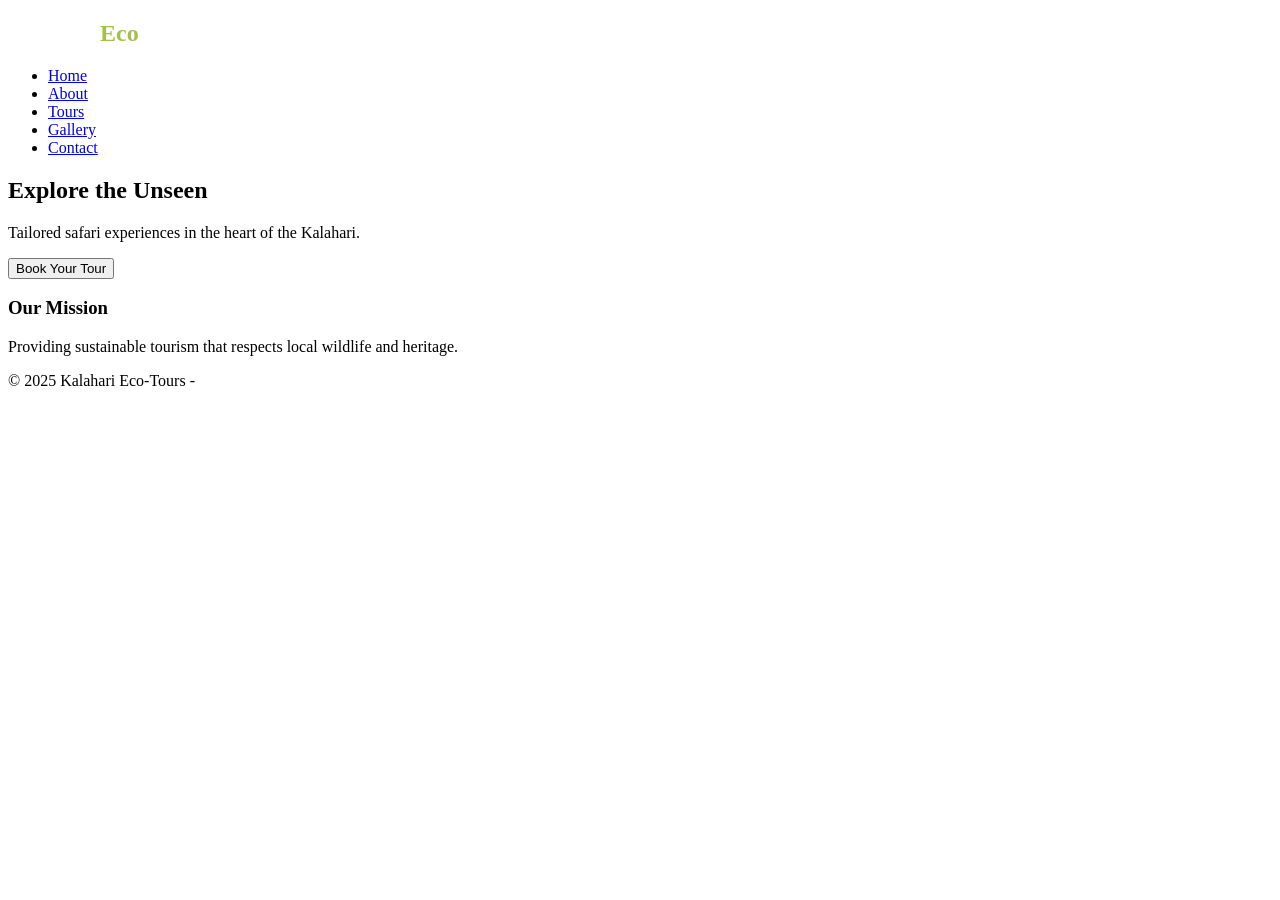
==== index.html @ 8747d3f4 "Add files via upload" ====
<!DOCTYPE html>
<html lang="en">
<head>
    <meta charset="UTF-8">
    <meta name="viewport" content="width=device-width, initial-scale=1.0">
    <title>Kalahari Eco-Tours | Home</title>
    <link rel="stylesheet" href="style.css">
</head>
<body>

    <header>
        <nav>
            <div class="logo">
                <h1 style="color: white; font-size: 24px;">Kalahari<span style="color: #a3c14a;">Eco</span></h1>
            </div>
            <ul>
                <li><a href="index.html">Home</a></li>
                <li><a href="about.html">About</a></li>
                <li><a href="tours.html">Tours</a></li>
                <li><a href="gallery.html">Gallery</a></li>
                <li><a href="contact.html">Contact</a></li>
            </ul>
        </nav>
    </header>

    <main>
        <section class="hero">
            <div class="hero-text">
                <h2>Explore the Unseen</h2>
                <p>Tailored safari experiences in the heart of the Kalahari.</p>
                <button type="button">Book Your Tour</button>
            </div>
        </section>

        <section class="intro-content">
            <h3>Our Mission</h3>
            <p>Providing sustainable tourism that respects local wildlife and heritage.</p>
        </section>
    </main>

    <footer>
        <p>&copy; 2025 Kalahari Eco-Tours - </p>
    </footer>

</body>
</html>
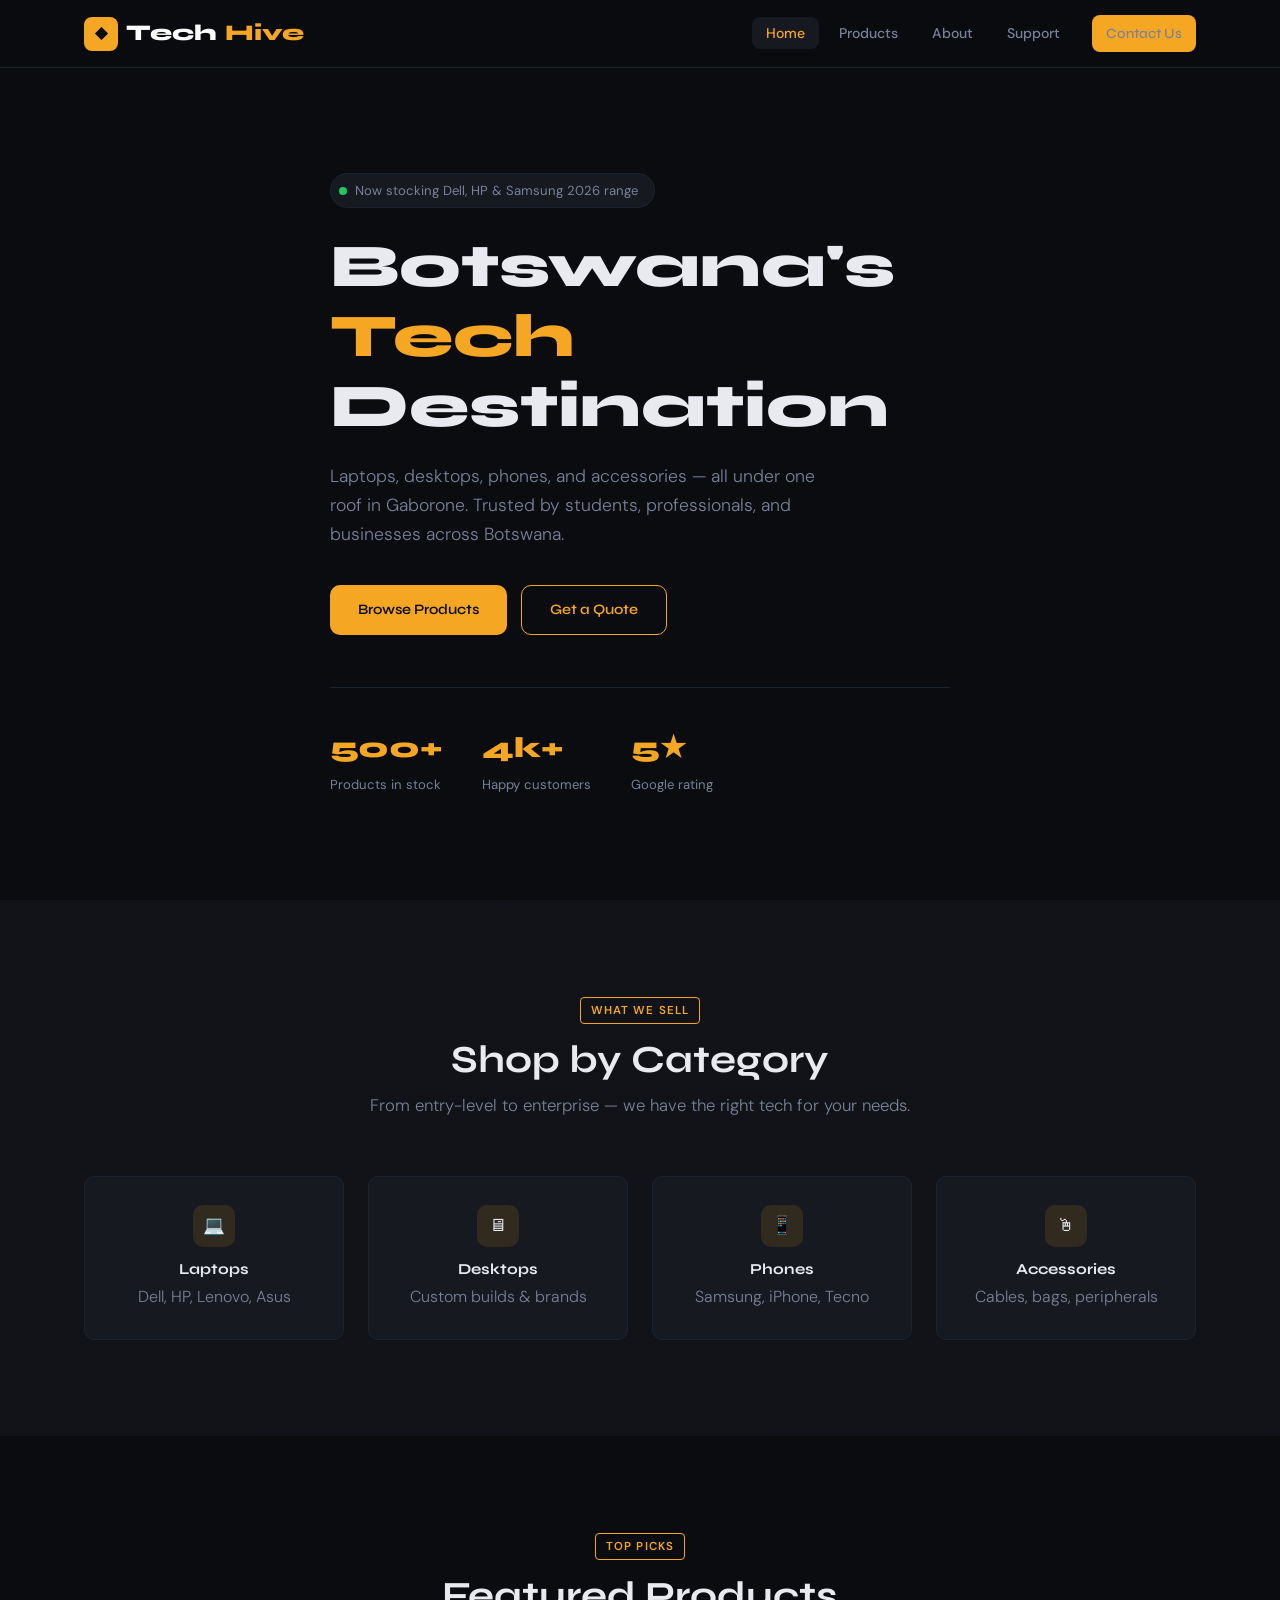
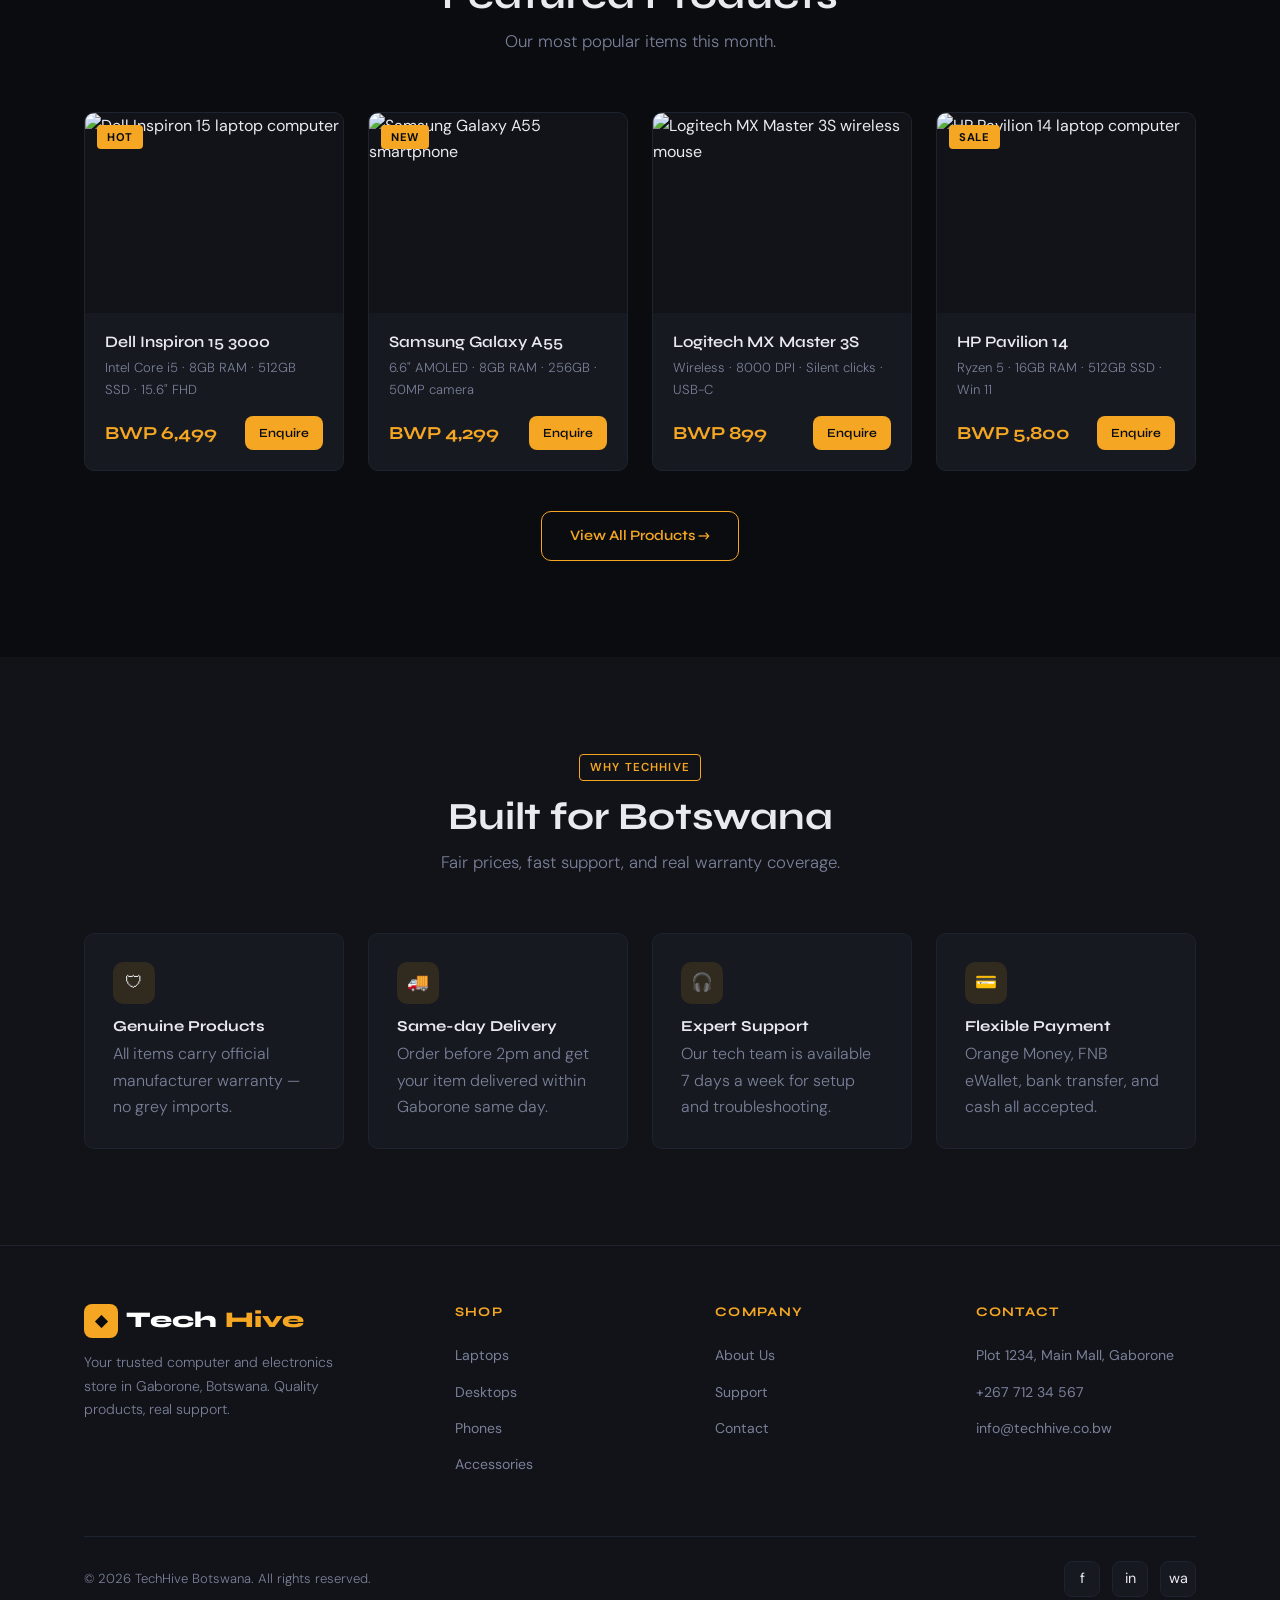
==== commit 91107ede: "Add files via upload" ====
--- a/index.html
+++ b/index.html
@@ -1,46 +1,562 @@
-<!DOCTYPE html>
-<html lang="en">
-<head>
-    <meta charset="UTF-8">
-    <meta name="viewport" content="width=device-width, initial-scale=1.0">
-    <title>Kalahari Eco-Tours | Home</title>
-    <link rel="stylesheet" href="style.css">
-</head>
-<body>
-
-    <header>
-        <nav>
-            <div class="logo">
-                <h1 style="color: white; font-size: 24px;">Kalahari<span style="color: #a3c14a;">Eco</span></h1>
-            </div>
-            <ul>
-                <li><a href="index.html">Home</a></li>
-                <li><a href="about.html">About</a></li>
-                <li><a href="tours.html">Tours</a></li>
-                <li><a href="gallery.html">Gallery</a></li>
-                <li><a href="contact.html">Contact</a></li>
-            </ul>
-        </nav>
-    </header>
-
-    <main>
-        <section class="hero">
-            <div class="hero-text">
-                <h2>Explore the Unseen</h2>
-                <p>Tailored safari experiences in the heart of the Kalahari.</p>
-                <button type="button">Book Your Tour</button>
-            </div>
-        </section>
-
-        <section class="intro-content">
-            <h3>Our Mission</h3>
-            <p>Providing sustainable tourism that respects local wildlife and heritage.</p>
-        </section>
-    </main>
-
-    <footer>
-        <p>&copy; 2025 Kalahari Eco-Tours - </p>
-    </footer>
-
-</body>
+<!DOCTYPE html>
+<html lang="en">
+<head>
+  <meta charset="UTF-8" />
+  <meta name="viewport" content="width=device-width, initial-scale=1.0" />
+  <title>TechHive Botswana — TechHive Botswana</title>
+  <meta name="description" content="Botswana's tech destination — computers, phones and accessories." />
+  
+  <link rel="stylesheet" href="https://fonts.googleapis.com/css2?family=Syne:wght@400;600;700;800&family=DM+Sans:wght@300;400;500;600&display=swap" />
+  <style>
+/* ============================================================
+   TechHive Botswana — styles.css
+   Pure CSS — no JavaScript dependencies
+   Fonts: Syne (display) + DM Sans (body)
+   ============================================================ */
+
+/* fonts loaded via <link> tag */
+
+:root {
+  --bg:        #0a0c10;
+  --surface:   #111318;
+  --card:      #16191f;
+  --border:    #1e2330;
+  --accent:    #f5a623;
+  --text:      #e8eaf0;
+  --muted:     #7a8099;
+  --white:     #ffffff;
+  --nav-h:     68px;
+  --radius:    10px;
+  --transition: 0.25s ease;
+}
+
+*, *::before, *::after { box-sizing: border-box; margin: 0; padding: 0; }
+html { scroll-behavior: smooth; }
+body { font-family: 'DM Sans', sans-serif; background: var(--bg); color: var(--text); font-size: 16px; line-height: 1.65; }
+img { max-width: 100%; display: block; }
+a { color: inherit; text-decoration: none; }
+ul { list-style: none; }
+
+h1, h2, h3, h4 { font-family: 'Syne', sans-serif; line-height: 1.15; }
+h1 { font-size: clamp(2.2rem, 5vw, 3.8rem); font-weight: 800; }
+h2 { font-size: clamp(1.6rem, 3vw, 2.4rem); font-weight: 700; }
+h3 { font-size: 1.25rem; font-weight: 600; }
+p  { color: var(--muted); font-weight: 300; }
+
+.container { max-width: 1160px; margin: 0 auto; padding: 0 24px; }
+
+.tag {
+  display: inline-block; font-size: 0.72rem; font-weight: 600;
+  letter-spacing: 0.1em; text-transform: uppercase;
+  color: var(--accent); border: 1px solid var(--accent);
+  border-radius: 4px; padding: 3px 10px; margin-bottom: 14px;
+}
+
+.btn {
+  display: inline-flex; align-items: center; gap: 8px;
+  padding: 12px 28px; border-radius: var(--radius);
+  font-family: 'Syne', sans-serif; font-size: 0.9rem; font-weight: 600;
+  cursor: pointer; transition: var(--transition); border: none;
+}
+.btn-primary { background: var(--accent); color: #0a0c10; }
+.btn-primary:hover { background: #ffc14a; transform: translateY(-2px); }
+.btn-outline { background: transparent; color: var(--accent); border: 1.5px solid var(--accent); }
+.btn-outline:hover { background: var(--accent); color: #0a0c10; transform: translateY(-2px); }
+
+.section-title { text-align: center; margin-bottom: 56px; }
+.section-title p { margin-top: 10px; font-size: 1.05rem; }
+
+/* ══ NAVBAR — CSS-only mobile via checkbox hack ══════════════════════ */
+#nav-toggle { display: none; }
+
+.navbar {
+  position: fixed; top: 0; left: 0; right: 0;
+  height: var(--nav-h);
+  background: rgba(10,12,16,0.95);
+  backdrop-filter: blur(14px);
+  border-bottom: 1px solid var(--border);
+  z-index: 1000;
+}
+.navbar .container {
+  height: 100%; display: flex;
+  align-items: center; justify-content: space-between;
+}
+.nav-logo {
+  font-family: 'Syne', sans-serif; font-weight: 800;
+  font-size: 1.4rem; color: var(--white);
+  display: flex; align-items: center; gap: 8px; z-index: 1001;
+}
+.nav-logo span { color: var(--accent); }
+.logo-icon {
+  width: 34px; height: 34px; background: var(--accent);
+  border-radius: 8px; display: flex; align-items: center;
+  justify-content: center; color: #0a0c10; font-size: 1rem;
+}
+.nav-links { display: flex; align-items: center; gap: 6px; }
+.nav-links a {
+  font-size: 0.88rem; font-weight: 500; color: var(--muted);
+  padding: 7px 14px; border-radius: 8px; transition: var(--transition);
+}
+.nav-links a:hover, .nav-links a.active { color: var(--white); background: var(--card); }
+.nav-links a.active { color: var(--accent); }
+.nav-cta { margin-left: 12px; }
+
+.hamburger-label {
+  display: none; flex-direction: column; gap: 5px;
+  cursor: pointer; padding: 6px; z-index: 1001;
+}
+.hamburger-label span {
+  display: block; width: 24px; height: 2px;
+  background: var(--text); border-radius: 2px; transition: var(--transition);
+}
+#nav-toggle:checked ~ .navbar .hamburger-label span:nth-child(1) { transform: translateY(7px) rotate(45deg); }
+#nav-toggle:checked ~ .navbar .hamburger-label span:nth-child(2) { opacity: 0; }
+#nav-toggle:checked ~ .navbar .hamburger-label span:nth-child(3) { transform: translateY(-7px) rotate(-45deg); }
+#nav-toggle:checked ~ .navbar .nav-links { display: flex; }
+
+.page-body { padding-top: var(--nav-h); }
+
+/* ══ HERO ══════════════════════════════════════════════════════════════ */
+.hero {
+  min-height: calc(100vh - var(--nav-h));
+  display: flex; align-items: center;
+  background:
+    linear-gradient(to right, rgba(10,12,16,0.96) 38%, rgba(10,12,16,0.55) 100%),
+    url('images/hero-bg.jpg') center / cover no-repeat;
+}
+.hero-content { max-width: 620px; }
+.hero-content h1 { margin-bottom: 20px; }
+.hero-content h1 em { font-style: normal; color: var(--accent); }
+.hero-content p { font-size: 1.1rem; margin-bottom: 36px; max-width: 500px; }
+.hero-actions { display: flex; gap: 14px; flex-wrap: wrap; }
+
+.hero-badge {
+  display: inline-flex; align-items: center; gap: 8px;
+  background: var(--card); border: 1px solid var(--border);
+  border-radius: 100px; padding: 6px 16px 6px 8px;
+  font-size: 0.82rem; color: var(--muted); margin-bottom: 24px;
+}
+.hero-badge .dot {
+  width: 8px; height: 8px; background: #22c55e;
+  border-radius: 50%; animation: pulse 2s infinite;
+}
+@keyframes pulse {
+  0%, 100% { opacity: 1; transform: scale(1); }
+  50% { opacity: 0.5; transform: scale(1.4); }
+}
+.hero-stats {
+  display: flex; gap: 40px;
+  margin-top: 52px; padding-top: 36px;
+  border-top: 1px solid var(--border);
+}
+.stat-item .num { font-family: 'Syne', sans-serif; font-size: 1.8rem; font-weight: 800; color: var(--accent); }
+.stat-item .label { font-size: 0.82rem; color: var(--muted); margin-top: 2px; }
+
+/* ══ SECTIONS ══════════════════════════════════════════════════════════ */
+.section { padding: 96px 0; }
+.section-alt {
+  background:
+    linear-gradient(rgba(17,19,24,0.94), rgba(17,19,24,0.94)),
+    url('images/section-alt-bg.jpg') center / cover no-repeat;
+}
+.page-hero {
+  padding: 72px 0 56px; text-align: center;
+  background:
+    linear-gradient(rgba(10,12,16,0.88), rgba(10,12,16,0.88)),
+    url('images/page-hero-bg.jpg') center / cover no-repeat;
+  border-bottom: 1px solid var(--border);
+}
+.page-hero h1 { font-size: clamp(1.8rem, 4vw, 3rem); }
+.page-hero p { max-width: 540px; margin: 12px auto 0; font-size: 1rem; }
+
+/* ══ PRODUCT CARDS ══════════════════════════════════════════════════════ */
+.products-grid { display: grid; grid-template-columns: repeat(auto-fill, minmax(260px, 1fr)); gap: 24px; }
+.product-card {
+  background: var(--card); border: 1px solid var(--border);
+  border-radius: var(--radius); overflow: hidden;
+  transition: var(--transition); position: relative;
+}
+.product-card:hover { border-color: var(--accent); transform: translateY(-4px); box-shadow: 0 12px 40px rgba(245,166,35,0.12); }
+.product-card .badge {
+  position: absolute; top: 12px; left: 12px; z-index: 1;
+  background: var(--accent); color: #0a0c10;
+  font-size: 0.7rem; font-weight: 700; padding: 3px 10px;
+  border-radius: 4px; text-transform: uppercase; letter-spacing: 0.06em;
+}
+.product-img { height: 200px; overflow: hidden; background: var(--surface); }
+.product-img img { width: 100%; height: 100%; object-fit: cover; transition: transform 0.4s ease; }
+.product-card:hover .product-img img { transform: scale(1.05); }
+.product-info { padding: 20px; }
+.product-info h3 { font-size: 1rem; color: var(--text); margin-bottom: 6px; }
+.product-info .specs { font-size: 0.82rem; color: var(--muted); margin-bottom: 14px; line-height: 1.7; }
+.price-row { display: flex; align-items: center; justify-content: space-between; }
+.price { font-family: 'Syne', sans-serif; font-weight: 700; color: var(--accent); font-size: 1.15rem; }
+.enquire-btn {
+  font-size: 0.78rem; font-weight: 600; font-family: 'Syne', sans-serif;
+  color: #0a0c10; background: var(--accent); border: none;
+  border-radius: 8px; padding: 7px 14px; cursor: pointer;
+  transition: var(--transition); text-decoration: none; display: inline-block;
+}
+.enquire-btn:hover { background: #ffc14a; }
+
+.cat-filters { display: flex; flex-wrap: wrap; gap: 10px; margin-bottom: 40px; }
+.cat-filters a {
+  padding: 8px 20px; border-radius: 100px;
+  border: 1.5px solid var(--border); color: var(--muted);
+  font-size: 0.88rem; font-weight: 500; transition: var(--transition);
+}
+.cat-filters a:hover, .cat-filters a.active {
+  border-color: var(--accent); color: var(--accent);
+  background: rgba(245,166,35,0.08);
+}
+
+/* ══ ABOUT ══════════════════════════════════════════════════════════════ */
+.about-grid { display: grid; grid-template-columns: 1fr 1fr; gap: 64px; align-items: center; }
+.about-visual { background: var(--card); border: 1px solid var(--border); border-radius: var(--radius); overflow: hidden; }
+.about-visual img { width: 100%; height: 260px; object-fit: cover; }
+.about-stats { display: flex; gap: 32px; padding: 24px; border-top: 1px solid var(--border); justify-content: center; }
+.about-stat .num { font-family: 'Syne', sans-serif; font-size: 1.8rem; font-weight: 800; color: var(--accent); text-align: center; }
+.about-stat .lbl { font-size: 0.8rem; color: var(--muted); text-align: center; }
+
+.values-grid, .why-grid { display: grid; grid-template-columns: repeat(auto-fill, minmax(240px, 1fr)); gap: 24px; }
+.value-card, .why-card {
+  background: var(--card); border: 1px solid var(--border);
+  border-radius: var(--radius); padding: 28px; transition: var(--transition);
+}
+.value-card:hover, .why-card:hover { border-color: var(--accent); transform: translateY(-3px); }
+.value-card .icon, .why-card .icon {
+  width: 42px; height: 42px; background: rgba(245,166,35,0.12);
+  border-radius: 10px; display: flex; align-items: center;
+  justify-content: center; font-size: 1.1rem; margin-bottom: 14px;
+}
+.value-card h4, .why-card h4 { font-size: 0.95rem; margin-bottom: 6px; }
+
+.team-grid { display: grid; grid-template-columns: repeat(auto-fill, minmax(180px, 1fr)); gap: 20px; }
+.team-card {
+  background: var(--card); border: 1px solid var(--border);
+  border-radius: var(--radius); padding: 28px 20px;
+  text-align: center; transition: var(--transition);
+}
+.team-card:hover { border-color: var(--accent); transform: translateY(-3px); }
+.team-avatar {
+  width: 64px; height: 64px; border-radius: 50%;
+  background: var(--surface); display: flex; align-items: center;
+  justify-content: center; font-size: 1.8rem;
+  margin: 0 auto 14px; border: 2px solid var(--border);
+}
+.team-card h4 { font-size: 0.95rem; margin-bottom: 4px; }
+
+/* ══ SUPPORT — details/summary FAQ (pure HTML, no JS) ═══════════════ */
+.support-cards { display: grid; grid-template-columns: repeat(auto-fill, minmax(240px, 1fr)); gap: 20px; margin-bottom: 64px; }
+.support-card {
+  background: var(--card); border: 1px solid var(--border);
+  border-radius: var(--radius); padding: 28px; transition: var(--transition);
+}
+.support-card:hover { border-color: var(--accent); transform: translateY(-3px); }
+.support-card .icon { font-size: 2rem; margin-bottom: 14px; }
+.support-card h3 { font-size: 1rem; margin-bottom: 8px; }
+
+.faq-list { max-width: 760px; margin: 0 auto; display: flex; flex-direction: column; gap: 12px; }
+details.faq-item {
+  background: var(--card); border: 1px solid var(--border);
+  border-radius: var(--radius); overflow: hidden;
+}
+details.faq-item[open] { border-color: var(--accent); }
+details.faq-item summary {
+  display: flex; align-items: center; justify-content: space-between;
+  padding: 20px 24px; font-size: 0.95rem; font-weight: 500;
+  color: var(--text); cursor: pointer; list-style: none;
+  gap: 16px; transition: color var(--transition);
+}
+details.faq-item summary::-webkit-details-marker { display: none; }
+details.faq-item summary:hover { color: var(--accent); }
+details.faq-item summary::after { content: '+'; font-size: 1.3rem; color: var(--accent); flex-shrink: 0; transition: transform var(--transition); }
+details.faq-item[open] summary::after { transform: rotate(45deg); }
+.faq-answer { padding: 0 24px 20px; font-size: 0.9rem; color: var(--muted); line-height: 1.7; }
+
+/* ══ CONTACT ════════════════════════════════════════════════════════════ */
+.contact-grid { display: grid; grid-template-columns: 1fr 1.5fr; gap: 56px; align-items: start; }
+.contact-info { display: flex; flex-direction: column; gap: 24px; }
+.contact-detail { display: flex; gap: 16px; align-items: flex-start; }
+.contact-detail .icon {
+  width: 46px; height: 46px; min-width: 46px;
+  background: rgba(245,166,35,0.1); border-radius: 10px;
+  display: flex; align-items: center; justify-content: center; font-size: 1.2rem;
+}
+.contact-detail h4 { font-size: 0.9rem; margin-bottom: 3px; }
+.contact-detail p { font-size: 0.85rem; }
+
+.contact-form-box {
+  background: var(--card); border: 1px solid var(--border);
+  border-radius: var(--radius); padding: 40px;
+}
+.contact-form-box h3 { margin-bottom: 28px; font-size: 1.3rem; }
+.form-group { margin-bottom: 20px; }
+.form-row { display: grid; grid-template-columns: 1fr 1fr; gap: 16px; }
+.form-group label {
+  display: block; font-size: 0.82rem; font-weight: 500;
+  color: var(--muted); margin-bottom: 8px;
+  letter-spacing: 0.04em; text-transform: uppercase;
+}
+.form-group input,
+.form-group select,
+.form-group textarea {
+  width: 100%; background: var(--surface);
+  border: 1.5px solid var(--border); border-radius: 8px;
+  padding: 12px 16px; color: var(--text);
+  font-family: 'DM Sans', sans-serif; font-size: 0.92rem;
+  transition: border-color var(--transition); outline: none;
+}
+.form-group input:focus,
+.form-group select:focus,
+.form-group textarea:focus { border-color: var(--accent); box-shadow: 0 0 0 3px rgba(245,166,35,0.1); }
+.form-group input:invalid:not(:placeholder-shown) { border-color: #ef4444; }
+.form-group select option { background: var(--surface); }
+.form-group textarea { resize: vertical; min-height: 120px; }
+.form-group input::placeholder, .form-group textarea::placeholder { color: #3a3f50; }
+.consent-row { display: flex; align-items: flex-start; gap: 10px; margin-bottom: 24px; }
+.consent-row input[type="checkbox"] { width: auto; margin-top: 3px; accent-color: var(--accent); }
+.consent-row label { text-transform: none; letter-spacing: 0; font-size: 0.83rem; color: var(--muted); font-weight: 400; }
+.map-placeholder {
+  background: var(--card); border: 1px solid var(--border);
+  border-radius: var(--radius); height: 280px;
+  display: flex; flex-direction: column;
+  align-items: center; justify-content: center; gap: 12px;
+}
+
+/* ══ FOOTER ═════════════════════════════════════════════════════════════ */
+.footer { background: var(--surface); border-top: 1px solid var(--border); padding: 56px 0 28px; }
+.footer-grid { display: grid; grid-template-columns: 1.5fr 1fr 1fr 1fr; gap: 40px; margin-bottom: 48px; }
+.footer-brand p { font-size: 0.88rem; margin-top: 12px; max-width: 260px; }
+.footer-col h5 {
+  font-family: 'Syne', sans-serif; font-size: 0.82rem; font-weight: 700;
+  letter-spacing: 0.1em; text-transform: uppercase;
+  color: var(--accent); margin-bottom: 18px;
+}
+.footer-col ul li { margin-bottom: 10px; }
+.footer-col ul li a { font-size: 0.88rem; color: var(--muted); transition: color var(--transition); }
+.footer-col ul li a:hover { color: var(--text); }
+.footer-bottom {
+  border-top: 1px solid var(--border); padding-top: 24px;
+  display: flex; justify-content: space-between;
+  align-items: center; flex-wrap: wrap; gap: 12px;
+}
+.footer-bottom p { font-size: 0.82rem; color: var(--muted); }
+.social-links { display: flex; gap: 12px; }
+.social-links a {
+  width: 36px; height: 36px; background: var(--card);
+  border: 1px solid var(--border); border-radius: 8px;
+  display: flex; align-items: center; justify-content: center;
+  font-size: 0.9rem; transition: var(--transition);
+}
+.social-links a:hover { border-color: var(--accent); color: var(--accent); }
+
+/* ══ RESPONSIVE ═════════════════════════════════════════════════════════ */
+@media (max-width: 900px) {
+  .about-grid, .contact-grid { grid-template-columns: 1fr; gap: 40px; }
+  .footer-grid { grid-template-columns: 1fr 1fr; }
+  .hero-stats { gap: 24px; }
+}
+@media (max-width: 680px) {
+  .nav-links {
+    display: none; flex-direction: column;
+    position: fixed; top: var(--nav-h); left: 0; right: 0;
+    background: var(--surface); border-bottom: 1px solid var(--border);
+    padding: 20px 24px; gap: 4px; z-index: 999;
+  }
+  .hamburger-label { display: flex; }
+  .footer-grid { grid-template-columns: 1fr; }
+  .form-row { grid-template-columns: 1fr; }
+  .hero-stats { flex-wrap: wrap; gap: 20px; }
+  .hero-actions { flex-direction: column; }
+  .products-grid { grid-template-columns: 1fr 1fr; }
+}
+@media (max-width: 480px) {
+  .products-grid { grid-template-columns: 1fr; }
+}
+
+</style>
+</head>
+<body class="page-body">
+  <!-- checkbox for CSS-only mobile nav -->
+  <input type="checkbox" id="nav-toggle" />
+  <nav class="navbar">
+    <div class="container">
+      <a href="index.html" class="nav-logo">
+        <div class="logo-icon">&#9670;</div>
+        Tech<span>Hive</span>
+      </a>
+      <ul class="nav-links">
+        <li><a href="index.html" class="active">Home</a></li>
+        <li><a href="products.html">Products</a></li>
+        <li><a href="about.html">About</a></li>
+        <li><a href="support.html">Support</a></li>
+        <li class="nav-cta"><a href="contact.html" class="btn btn-primary">Contact Us</a></li>
+      </ul>
+      <label class="hamburger-label" for="nav-toggle">
+        <span></span><span></span><span></span>
+      </label>
+    </div>
+  </nav>
+
+  <section class="hero">
+    <div class="container">
+      <div class="hero-content">
+        <div class="hero-badge"><span class="dot"></span>Now stocking Dell, HP &amp; Samsung 2026 range</div>
+        <h1>Botswana&#39;s <em>Tech</em> Destination</h1>
+        <p>Laptops, desktops, phones, and accessories — all under one roof in Gaborone. Trusted by students, professionals, and businesses across Botswana.</p>
+        <div class="hero-actions">
+          <a href="products.html" class="btn btn-primary">Browse Products</a>
+          <a href="contact.html" class="btn btn-outline">Get a Quote</a>
+        </div>
+        <div class="hero-stats">
+          <div class="stat-item"><div class="num">500+</div><div class="label">Products in stock</div></div>
+          <div class="stat-item"><div class="num">4k+</div><div class="label">Happy customers</div></div>
+          <div class="stat-item"><div class="num">5&#9733;</div><div class="label">Google rating</div></div>
+        </div>
+      </div>
+    </div>
+  </section>
+
+  <section class="section section-alt">
+    <div class="container">
+      <div class="section-title">
+        <div class="tag">What we sell</div>
+        <h2>Shop by Category</h2>
+        <p>From entry-level to enterprise — we have the right tech for your needs.</p>
+      </div>
+      <div class="why-grid">
+        <a href="products.html" class="why-card" style="text-align:center;">
+          <div class="icon" style="margin:0 auto 14px;">&#128187;</div>
+          <h4>Laptops</h4><p>Dell, HP, Lenovo, Asus</p>
+        </a>
+        <a href="products.html" class="why-card" style="text-align:center;">
+          <div class="icon" style="margin:0 auto 14px;">&#128421;</div>
+          <h4>Desktops</h4><p>Custom builds &amp; brands</p>
+        </a>
+        <a href="products.html" class="why-card" style="text-align:center;">
+          <div class="icon" style="margin:0 auto 14px;">&#128241;</div>
+          <h4>Phones</h4><p>Samsung, iPhone, Tecno</p>
+        </a>
+        <a href="products.html" class="why-card" style="text-align:center;">
+          <div class="icon" style="margin:0 auto 14px;">&#128433;</div>
+          <h4>Accessories</h4><p>Cables, bags, peripherals</p>
+        </a>
+      </div>
+    </div>
+  </section>
+
+  <section class="section">
+    <div class="container">
+      <div class="section-title">
+        <div class="tag">Top picks</div>
+        <h2>Featured Products</h2>
+        <p>Our most popular items this month.</p>
+      </div>
+      <div class="products-grid">
+        <div class="product-card">
+          <span class="badge">Hot</span>
+          <div class="product-img"><img src="images/laptop.jpg" alt="Dell Inspiron 15 laptop computer" width="480" height="200" /></div>
+          <div class="product-info">
+            <h3>Dell Inspiron 15 3000</h3>
+            <p class="specs">Intel Core i5 &middot; 8GB RAM &middot; 512GB SSD &middot; 15.6" FHD</p>
+            <div class="price-row"><span class="price">BWP 6,499</span><a href="contact.html" class="enquire-btn">Enquire</a></div>
+          </div>
+        </div>
+        <div class="product-card">
+          <span class="badge">New</span>
+          <div class="product-img"><img src="images/phone.jpg" alt="Samsung Galaxy A55 smartphone" width="480" height="200" /></div>
+          <div class="product-info">
+            <h3>Samsung Galaxy A55</h3>
+            <p class="specs">6.6" AMOLED &middot; 8GB RAM &middot; 256GB &middot; 50MP camera</p>
+            <div class="price-row"><span class="price">BWP 4,299</span><a href="contact.html" class="enquire-btn">Enquire</a></div>
+          </div>
+        </div>
+        <div class="product-card">
+          <div class="product-img"><img src="images/accessory.jpg" alt="Logitech MX Master 3S wireless mouse" width="480" height="200" /></div>
+          <div class="product-info">
+            <h3>Logitech MX Master 3S</h3>
+            <p class="specs">Wireless &middot; 8000 DPI &middot; Silent clicks &middot; USB-C</p>
+            <div class="price-row"><span class="price">BWP 899</span><a href="contact.html" class="enquire-btn">Enquire</a></div>
+          </div>
+        </div>
+        <div class="product-card">
+          <span class="badge">Sale</span>
+          <div class="product-img"><img src="images/laptop.jpg" alt="HP Pavilion 14 laptop computer" width="480" height="200" /></div>
+          <div class="product-info">
+            <h3>HP Pavilion 14</h3>
+            <p class="specs">Ryzen 5 &middot; 16GB RAM &middot; 512GB SSD &middot; Win 11</p>
+            <div class="price-row"><span class="price">BWP 5,800</span><a href="contact.html" class="enquire-btn">Enquire</a></div>
+          </div>
+        </div>
+      </div>
+      <div style="text-align:center;margin-top:40px;">
+        <a href="products.html" class="btn btn-outline">View All Products &rarr;</a>
+      </div>
+    </div>
+  </section>
+
+  <section class="section section-alt">
+    <div class="container">
+      <div class="section-title">
+        <div class="tag">Why TechHive</div>
+        <h2>Built for Botswana</h2>
+        <p>Fair prices, fast support, and real warranty coverage.</p>
+      </div>
+      <div class="why-grid">
+        <div class="why-card"><div class="icon">&#128737;</div><h4>Genuine Products</h4><p>All items carry official manufacturer warranty — no grey imports.</p></div>
+        <div class="why-card"><div class="icon">&#128666;</div><h4>Same-day Delivery</h4><p>Order before 2pm and get your item delivered within Gaborone same day.</p></div>
+        <div class="why-card"><div class="icon">&#127911;</div><h4>Expert Support</h4><p>Our tech team is available 7 days a week for setup and troubleshooting.</p></div>
+        <div class="why-card"><div class="icon">&#128179;</div><h4>Flexible Payment</h4><p>Orange Money, FNB eWallet, bank transfer, and cash all accepted.</p></div>
+      </div>
+    </div>
+  </section>
+
+  <footer class="footer">
+    <div class="container">
+      <div class="footer-grid">
+        <div class="footer-brand">
+          <div class="nav-logo" style="margin-bottom:12px;">
+            <div class="logo-icon">&#9670;</div>
+            Tech<span>Hive</span>
+          </div>
+          <p>Your trusted computer and electronics store in Gaborone, Botswana. Quality products, real support.</p>
+        </div>
+        <div class="footer-col">
+          <h5>Shop</h5>
+          <ul>
+            <li><a href="products.html">Laptops</a></li>
+            <li><a href="products.html">Desktops</a></li>
+            <li><a href="products.html">Phones</a></li>
+            <li><a href="products.html">Accessories</a></li>
+          </ul>
+        </div>
+        <div class="footer-col">
+          <h5>Company</h5>
+          <ul>
+            <li><a href="about.html">About Us</a></li>
+            <li><a href="support.html">Support</a></li>
+            <li><a href="contact.html">Contact</a></li>
+          </ul>
+        </div>
+        <div class="footer-col">
+          <h5>Contact</h5>
+          <ul>
+            <li><a href="contact.html">Plot 1234, Main Mall, Gaborone</a></li>
+            <li><a href="tel:+26771234567">+267 712 34 567</a></li>
+            <li><a href="mailto:info@techhive.co.bw">info@techhive.co.bw</a></li>
+          </ul>
+        </div>
+      </div>
+      <div class="footer-bottom">
+        <p>&copy; 2026 TechHive Botswana. All rights reserved.</p>
+        <div class="social-links">
+          <a href="#" title="Facebook">f</a>
+          <a href="#" title="Instagram">in</a>
+          <a href="#" title="WhatsApp">wa</a>
+        </div>
+      </div>
+    </div>
+  </footer>
+</body>
 </html>
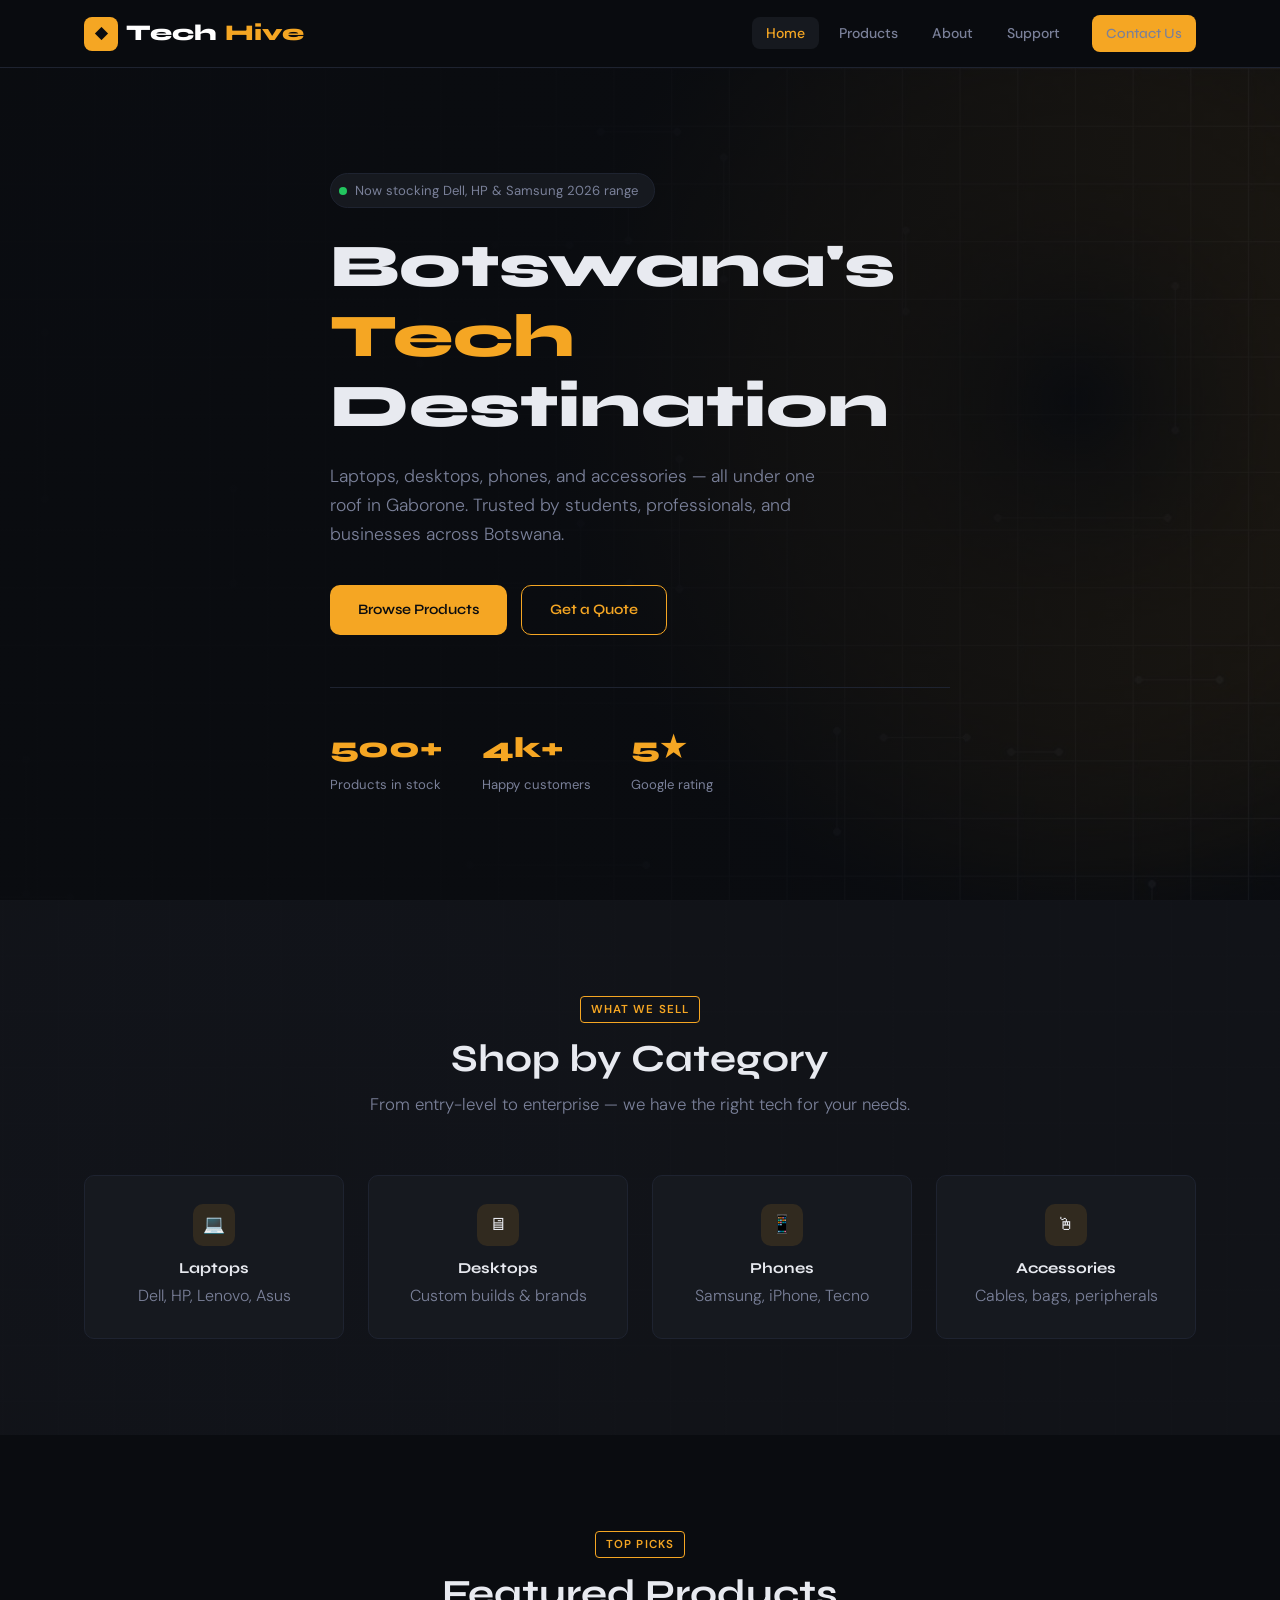
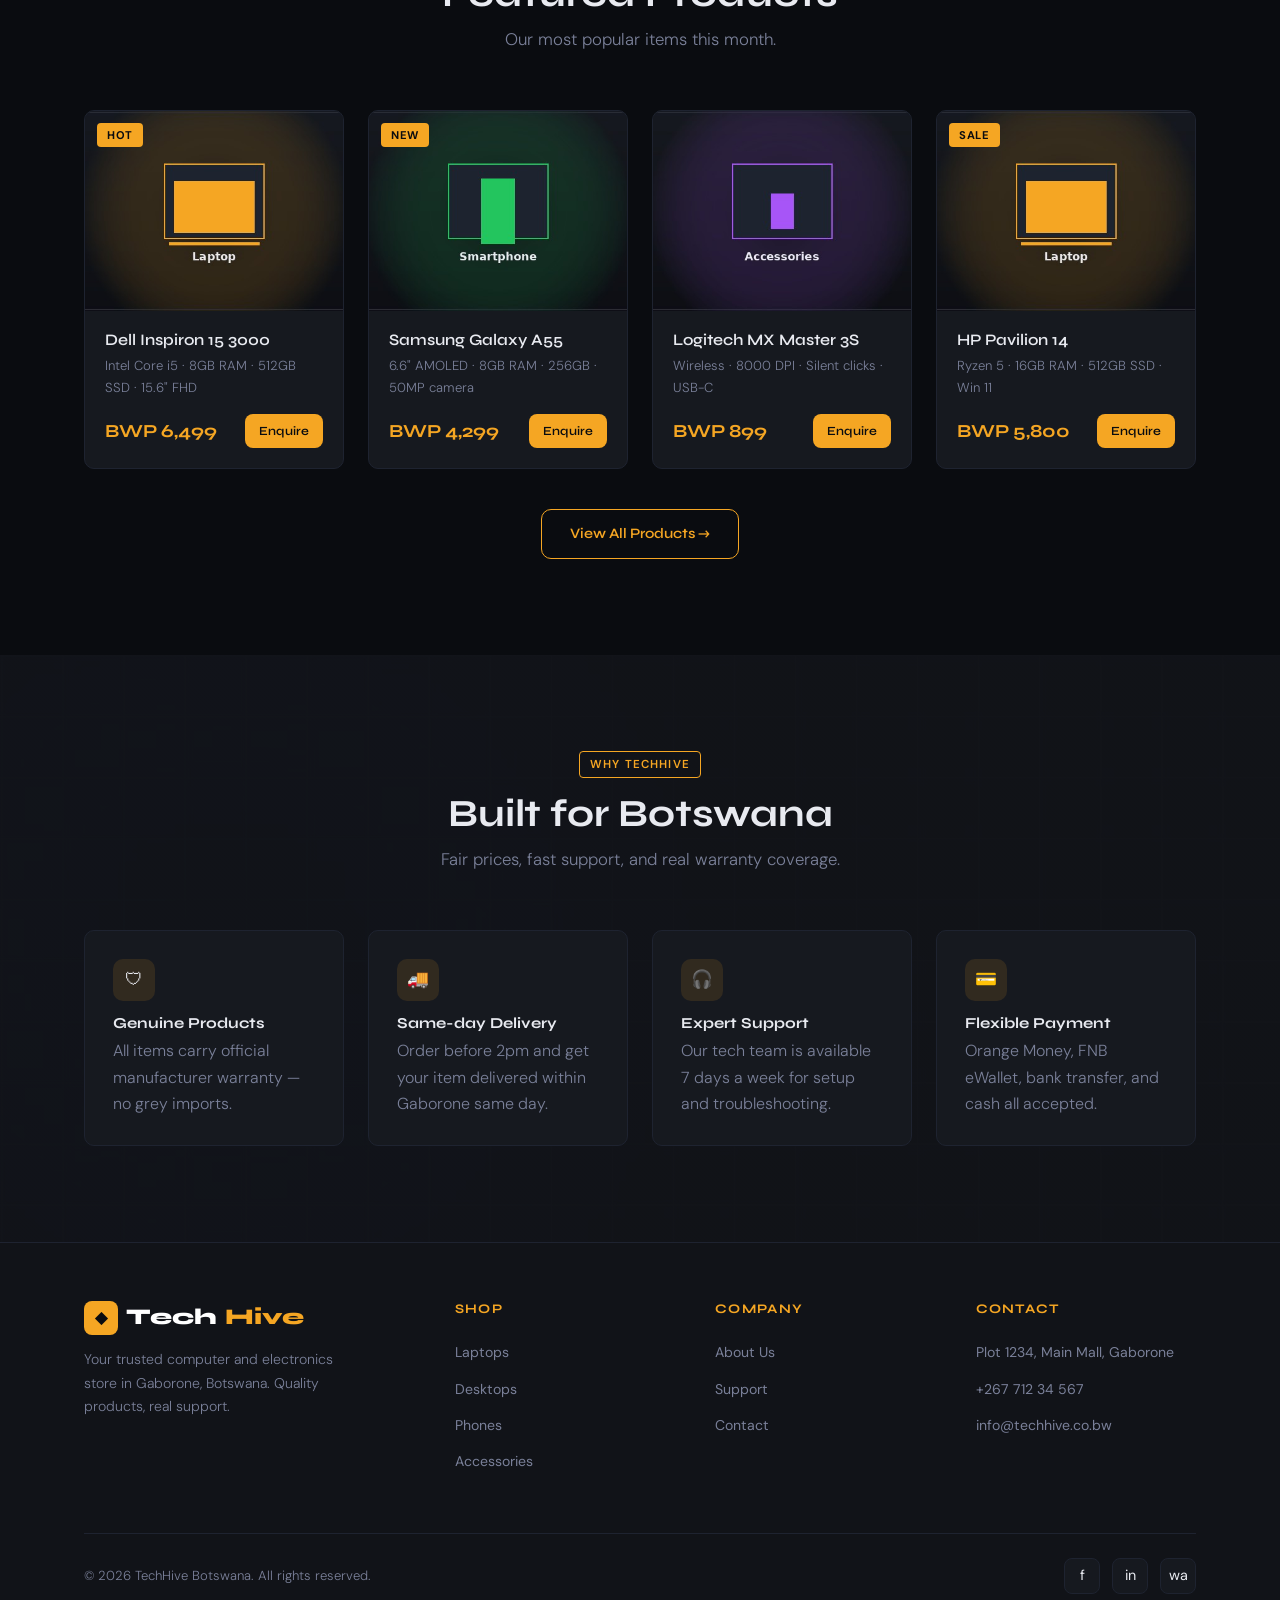
==== commit bc2954b0: "Update index.html" ====
--- a/index.html
+++ b/index.html
@@ -1,4 +1,4 @@
-<!DOCTYPE html>
+
 <html lang="en">
 <head>
   <meta charset="UTF-8" />
@@ -559,4 +559,4 @@
     </div>
   </footer>
 </body>
-</html>+</html>
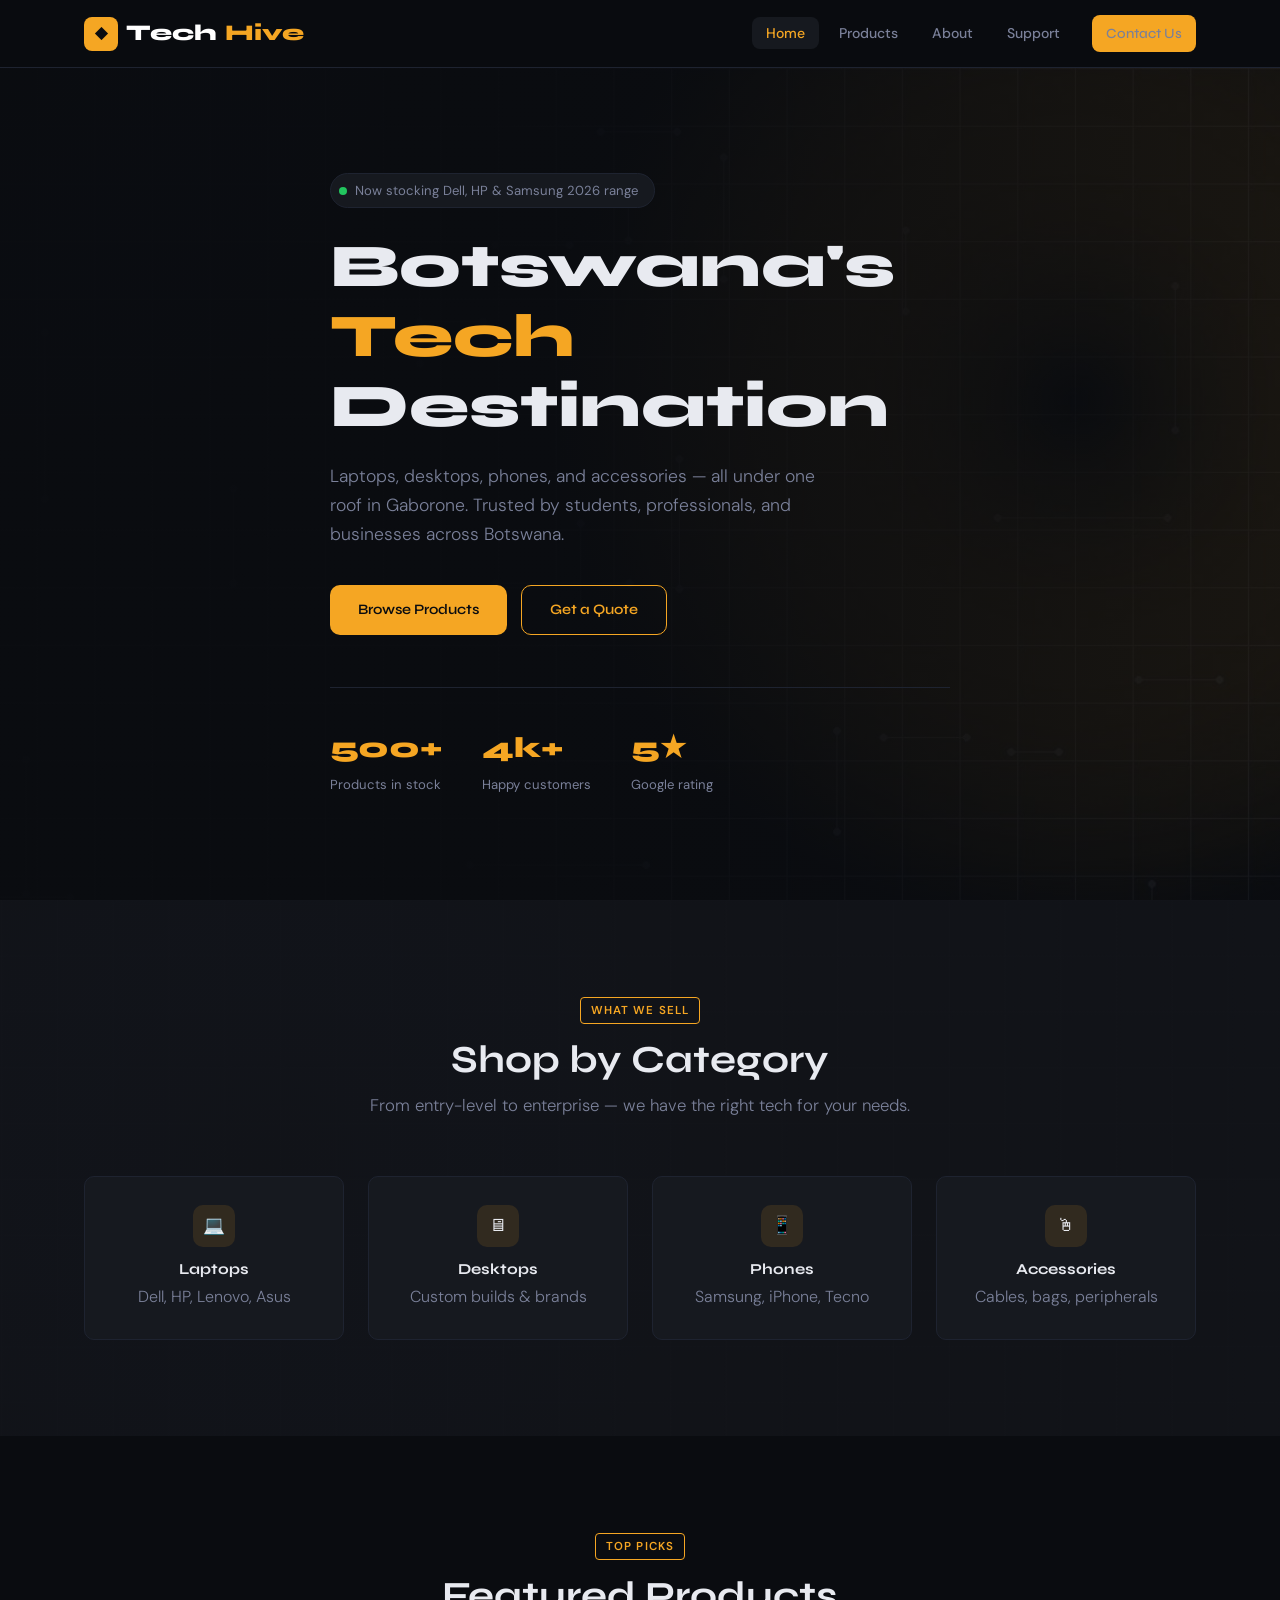
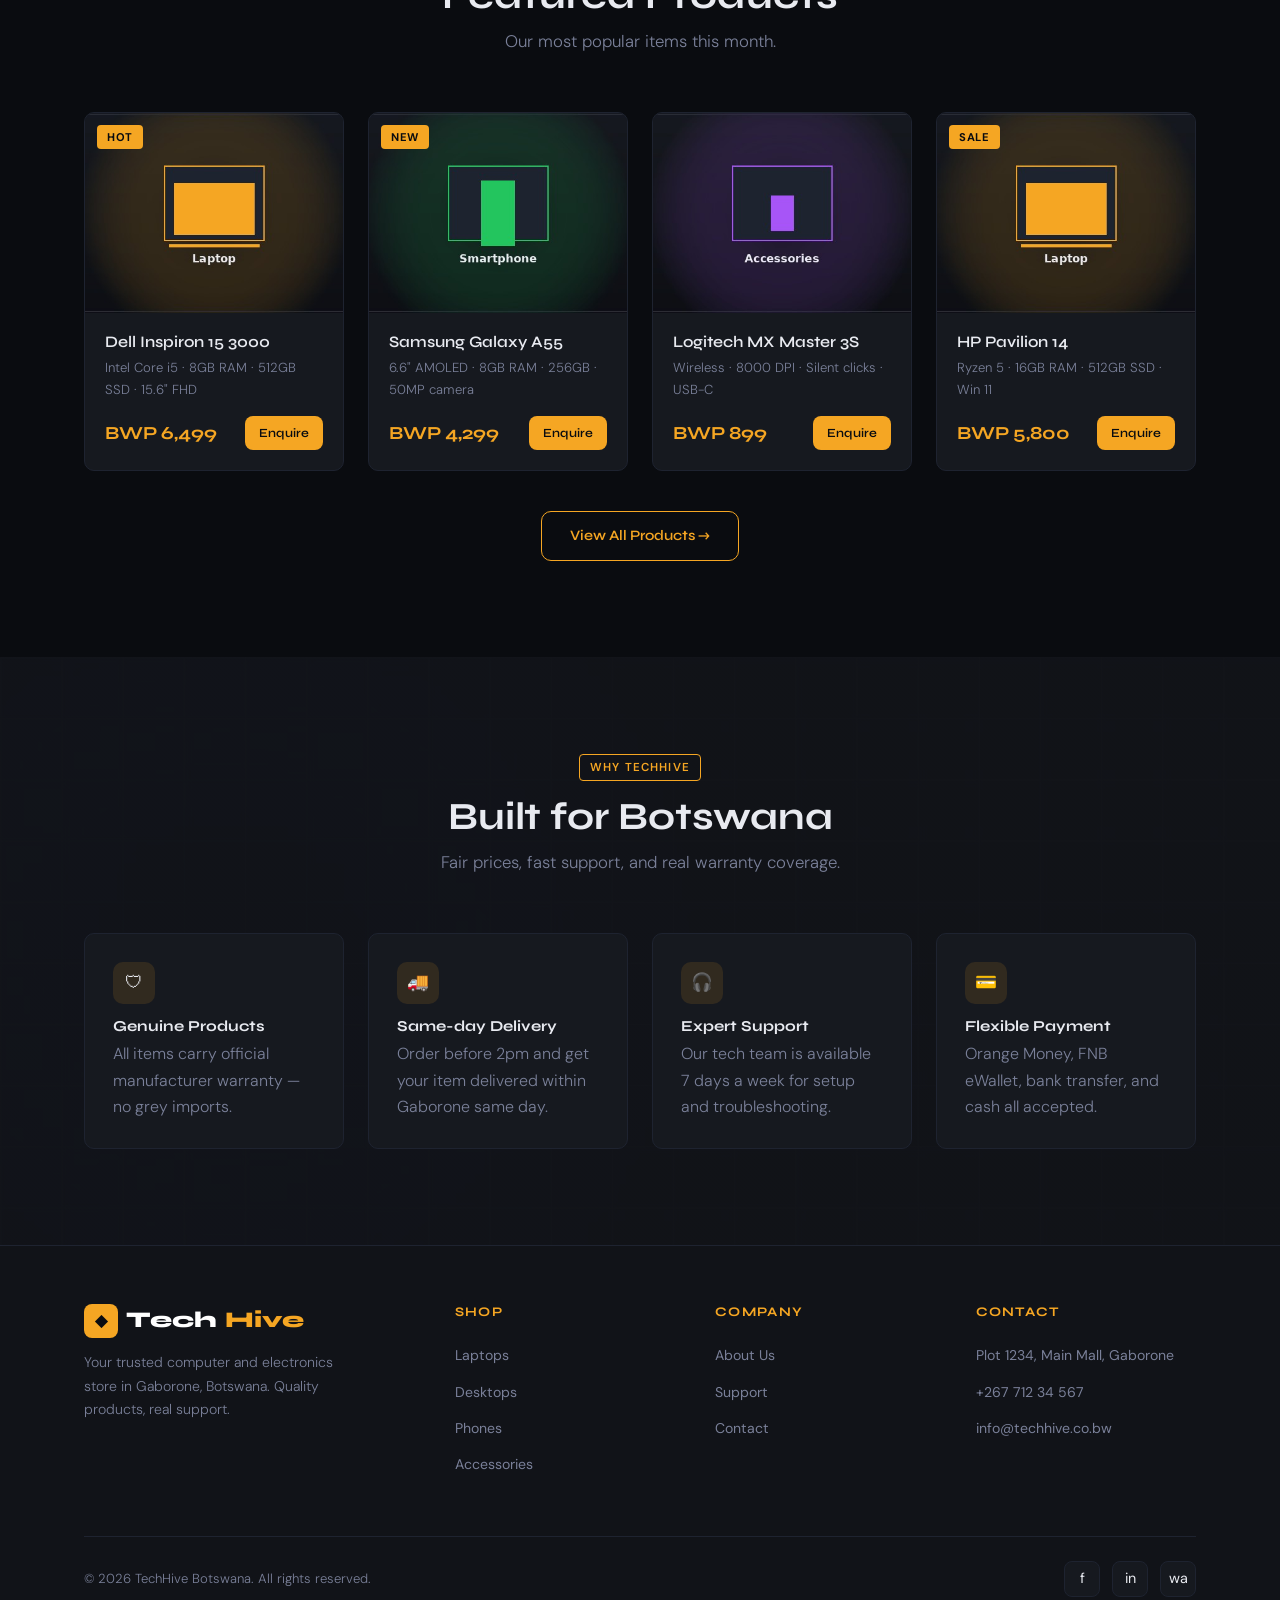
==== commit 3488d5b5: "Update index.html" ====
--- a/index.html
+++ b/index.html
@@ -1,4 +1,4 @@
-
+<!DOCTYPE html>
 <html lang="en">
 <head>
   <meta charset="UTF-8" />
